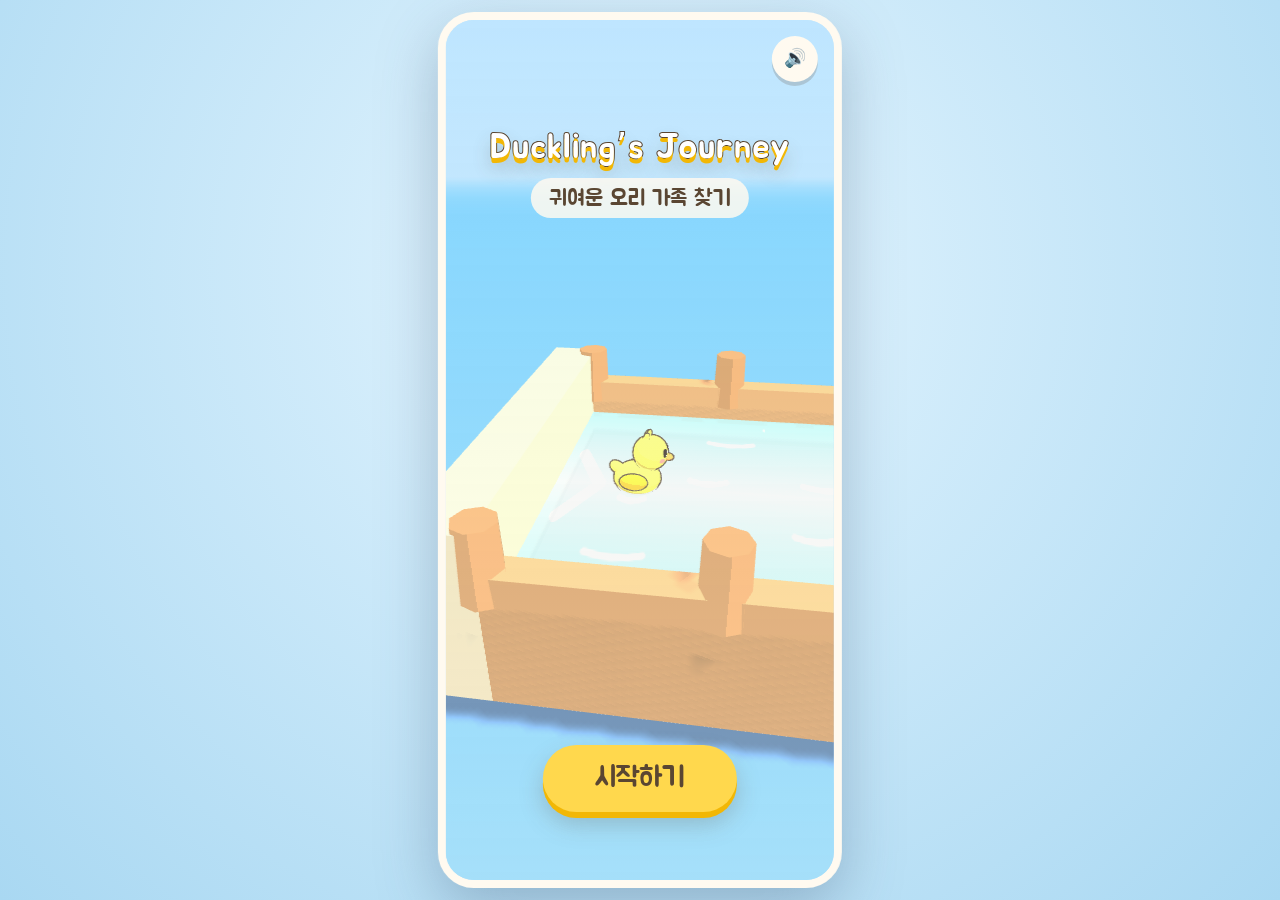
==== index.html @ 8cb03000 "Duckling's Journey: 3D duck waterway arcade game Three.js web game with 60 levels, gyro/joystick con" ====
<!DOCTYPE html>
<html lang="ko">
<head>
<meta charset="utf-8">
<meta name="viewport" content="width=device-width, initial-scale=1, maximum-scale=1, user-scalable=no, viewport-fit=cover">
<meta name="theme-color" content="#bfe6ff">
<meta name="apple-mobile-web-app-capable" content="yes">
<meta name="mobile-web-app-capable" content="yes">
<title>Duckling’s Journey</title>
<link rel="stylesheet" href="css/style.css">
</head>
<body>
<!-- 앱 화면: PC처럼 넓은 화면에서도 항상 폰 비율(세로)로 보여 줌 -->
<div id="app">
<canvas id="game"></canvas>

<!-- HUD -->
<div id="hud" class="hidden">
  <div class="hud-top">
    <div class="hud-info">
      <div id="hudLevel">Level 1</div>
      <div class="progress"><div id="progFill"></div><div id="progDuck">🐤</div><div class="prog-goal">🏡</div></div>
    </div>
    <button id="btnPause" class="icon-btn" data-i18n-aria="pause" aria-label="일시정지">II</button>
  </div>
  <div id="hudTime">0.0</div>
  <div id="hudBabies" class="hidden">🐥 0/3</div>
  <div id="hudHearts"></div>
  <div id="hudShield" class="hidden">🛡️ 5</div>
  <div id="hint" class="hint hidden"></div>
  <div id="countdown" class="countdown hidden"></div>
  <div class="hud-side">
    <button id="btnControl" class="pill-btn">🕹️ 조이스틱</button>
    <button id="btnCalib" class="pill-btn hidden" data-i18n="calib">🎯 영점</button>
  </div>
</div>

<!-- 가상 조이스틱 (우측 하단, 자이로 미지원/거부 시 자동 생성) -->
<div id="joyZone" class="hidden"><div id="joy"><div id="joyKnob"></div></div></div>

<!-- 타이틀 -->
<section id="title" class="screen">
  <div class="title-card">
    <h1>Duckling’s Journey</h1>
    <p class="subtitle" data-i18n="subtitle">귀여운 오리 가족 찾기</p>
    <button id="btnStart" class="big-btn" data-i18n="start">시작하기</button>
  </div>
  <button id="btnMute" class="icon-btn corner-btn" data-i18n-aria="sound" aria-label="소리">🔊</button>
</section>

<!-- 레벨 선택 -->
<section id="levels" class="screen hidden">
  <div class="panel">
    <h2 data-i18n="levelSelect">레벨 선택</h2>
    <div class="level-pager"><button id="pgPrev" data-i18n-aria="prevPage" aria-label="이전 페이지">◀</button><span id="pgLabel">1 ~ 20</span><button id="pgNext" data-i18n-aria="nextPage" aria-label="다음 페이지">▶</button></div>
    <div id="levelGrid" class="level-grid"></div>
    <div class="levels-bottom">
      <button id="btnBackTitle" class="ghost-btn" data-i18n="back">← 처음으로</button>
      <button id="btnWardrobe" class="pill-btn wardrobe-btn">👗 꾸미기</button>
    </div>
  </div>
</section>

<!-- 꾸미기 (별로 잠금 해제) -->
<section id="wardrobe" class="screen hidden">
  <div class="panel sheet">
    <h2 data-i18n="wardrobeTitle">오리 꾸미기</h2>
    <div id="wdStars" class="wd-stars"></div>
    <div id="wdNext" class="wd-next"></div>
    <div id="wdGrid" class="look-grid"></div>
    <button id="btnWardrobeBack" class="ghost-btn" data-i18n="toLevels">← 레벨 선택</button>
    <!-- 분류를 누르면 뜨는 3가지 고르기 -->
    <div id="wdPop" class="wd-pop hidden">
      <div class="wd-pop-card">
        <h3 id="wdPopTitle"></h3>
        <div id="wdPopItems" class="wd-pop-items"></div>
        <button id="btnWdPopClose" class="ghost-btn" data-i18n="close">닫기</button>
      </div>
    </div>
  </div>
</section>

<!-- 팝업 (승리/실패/일시정지) -->
<section id="popup" class="screen hidden">
  <div class="panel popup-panel">
    <div id="popIcon" class="pop-icon"></div>
    <h2 id="popTitle"></h2>
    <p id="popText"></p>
    <div id="popButtons" class="pop-buttons"></div>
  </div>
</section>

<div id="rotateNote" class="hidden enabled" data-i18n="rotate">📱 세로 모드로 즐겨 주세요</div>
</div>

<script src="js/vendor/three.min.js"></script>   <!-- 앱에서 인터넷 없이도 되게 직접 포함 (three.js r128) -->
<script src="js/i18n.js"></script>
<script src="js/levels.js"></script>
<script src="js/audio.js"></script>
<script src="js/game.js"></script>
</body>
</html>
---- css/style.css ----
/* 주아체: 앱에서도 인터넷 없이 쓰도록 직접 포함 (SIL OFL 1.1, fonts/OFL.txt) */
@font-face { font-family: 'Jua'; src: url('../fonts/Jua-Regular.ttf') format('truetype'); font-display: swap; }

:root {
  --sky: #bfe6ff;
  --cream: #fffaf0;
  --ink: #5a4632;
  --yellow: #ffd84d;
  --yellow-dark: #f2b705;
  --pink: #ff9fb6;
  --mint: #8fdcc0;
  --shadow: 0 6px 0 rgba(90, 70, 50, .18), 0 12px 24px rgba(90, 70, 50, .18);
}
* { box-sizing: border-box; -webkit-tap-highlight-color: transparent; }
html, body {
  margin: 0; height: 100%; overflow: hidden; background: var(--sky);
  font-family: 'Jua', 'Apple SD Gothic Neo', 'Malgun Gothic', system-ui, sans-serif;
  color: var(--ink); user-select: none; -webkit-user-select: none;
  touch-action: none; overscroll-behavior: none;
}
#game { position: absolute; inset: 0; width: 100%; height: 100%; display: block; }
.hidden { display: none !important; }
button { font-family: inherit; color: inherit; cursor: pointer; border: none; }

/* ---------- screens ---------- */
.screen {
  position: absolute; inset: 0; display: flex; align-items: center; justify-content: center;
  padding: 16px; padding-top: max(16px, env(safe-area-inset-top));
}
#title { background: linear-gradient(180deg, rgba(191,230,255,.15), rgba(255,250,240,.35)); }
.title-card { text-align: center; animation: float 3s ease-in-out infinite; }
h1 {
  margin: 4px 0 0; font-size: clamp(24px, 9cqw, 52px); font-weight: normal; color: #fff; white-space: nowrap;
  -webkit-text-stroke: 2px var(--ink); paint-order: stroke fill;
  text-shadow: 0 5px 0 var(--yellow-dark), 0 10px 18px rgba(90,70,50,.3);
  letter-spacing: 1px;
}
.subtitle { margin: 8px 0 28px; font-size: 22px; color: var(--ink); background: rgba(255,250,240,.85); display: inline-block; padding: 6px 18px; border-radius: 999px; }
.small { font-size: 15px; opacity: .85; margin-top: 18px; background: rgba(255,250,240,.7); padding: 6px 12px; border-radius: 12px; display: inline-block; }

.big-btn {
  display: block; margin: 0 auto; font-size: 28px; padding: 16px 52px; border-radius: 999px;
  background: var(--yellow); box-shadow: 0 6px 0 var(--yellow-dark), 0 12px 24px rgba(90,70,50,.25);
  transition: transform .08s;
}
.big-btn:active, .pop-buttons button:active, .level-btn:active { transform: translateY(4px); box-shadow: 0 2px 0 var(--yellow-dark); }

.panel {
  background: var(--cream); border-radius: 28px; padding: 24px 20px; width: min(420px, 100%);
  box-shadow: var(--shadow); border: 4px solid #fff; text-align: center;
}
.panel h2 { margin: 0 0 16px; font-weight: normal; font-size: 30px; }
.level-grid { display: grid; grid-template-columns: repeat(4, minmax(0, 1fr)); gap: 8px; margin-bottom: 14px; }
.level-btn {
  display: flex; flex-direction: column; align-items: center; justify-content: center; gap: 4px;
  aspect-ratio: 1; padding: 6px 2px; border-radius: 18px; background: #fff; box-shadow: 0 4px 0 #e8dcc6;
}
.level-btn .num {
  width: 40px; height: 40px; border-radius: 50%; background: var(--yellow); display: grid; place-items: center;
  font-size: 20px; box-shadow: inset 0 -4px 0 var(--yellow-dark);
}
.level-btn .best { font-size: 13px; opacity: .8; white-space: nowrap; min-height: 1em; }
.level-btn.locked { opacity: .5; pointer-events: none; }
.level-btn.locked .num { background: #ddd; box-shadow: inset 0 -4px 0 #bbb; font-size: 16px; }
.ghost-btn { background: transparent; font-size: 17px; padding: 8px 14px; opacity: .8; }

.popup-panel { animation: pop .35s cubic-bezier(.2, 1.6, .4, 1); }
.pop-icon { font-size: 64px; line-height: 1; margin-bottom: 4px; }
#popText { font-size: 18px; margin: 0 0 18px; line-height: 1.5; }
.pop-buttons { display: flex; flex-direction: column; gap: 10px; }
.pop-buttons button {
  font-size: 22px; padding: 12px; border-radius: 999px; background: var(--yellow);
  box-shadow: 0 5px 0 var(--yellow-dark);
}
.pop-buttons button.secondary { background: #fff; box-shadow: 0 5px 0 #e8dcc6; font-size: 18px; }

/* ---------- HUD ---------- */
#hud { position: absolute; inset: 0; pointer-events: none; }
.hud-top {
  position: absolute; left: 0; right: 0; top: 0; display: flex; align-items: center; gap: 10px;
  padding: 12px 16px; padding-top: max(12px, env(safe-area-inset-top));
}
.hud-top > * { pointer-events: auto; }
.icon-btn {
  width: 46px; height: 46px; border-radius: 50%; background: var(--cream); font-size: 18px; font-weight: bold;
  box-shadow: 0 4px 0 rgba(90,70,50,.2); flex: 0 0 auto;
}
.corner-btn { position: absolute; top: max(16px, env(safe-area-inset-top)); right: 16px; }
.hud-info { flex: 1; background: rgba(255,250,240,.88); border-radius: 18px; padding: 6px 12px 8px; box-shadow: 0 4px 0 rgba(90,70,50,.15); min-width: 0; }
#hudLevel { font-size: 15px; white-space: nowrap; overflow: hidden; text-overflow: ellipsis; }
.progress { position: relative; height: 10px; background: #e5f4ff; border-radius: 99px; margin: 6px 22px 0 4px; }
#progFill { height: 100%; width: 0; background: linear-gradient(90deg, #8fd3ff, #5bb8f0); border-radius: 99px; }
#progDuck { position: absolute; top: 50%; left: 0; transform: translate(-50%, -55%) scaleX(-1); font-size: 18px; }   /* 오른쪽(도착지)을 보게 */
.prog-goal { position: absolute; right: -22px; top: 50%; transform: translateY(-55%); font-size: 18px; }
#hudTime {
  position: absolute; left: 0; right: 0; top: calc(max(12px, env(safe-area-inset-top)) + 64px);
  text-align: center; line-height: 1; pointer-events: none;
  font-size: 44px; color: #fff; font-variant-numeric: tabular-nums; letter-spacing: 1px;
  -webkit-text-stroke: 3px var(--ink); paint-order: stroke fill; text-shadow: 0 4px 0 rgba(90,70,50,.35);
  transition: color .2s;
}
#hudTime.urgent { color: #ff6b81; animation: pulse .5s ease-in-out infinite alternate; }
@keyframes pulse { to { transform: scale(1.08); } }
.hud-side { position: absolute; left: 16px; bottom: max(20px, env(safe-area-inset-bottom)); display: flex; flex-direction: column; gap: 8px; }
.pill-btn { pointer-events: auto; background: rgba(255,250,240,.9); border-radius: 999px; padding: 8px 14px; font-size: 15px; box-shadow: 0 3px 0 rgba(90,70,50,.18); }
.hint {
  position: absolute; left: 50%; top: 150px; transform: translateX(-50%); width: max-content; max-width: calc(100% - 32px);
  background: rgba(255,250,240,.92); border-radius: 16px; padding: 10px 16px; font-size: 17px; text-align: center;
  box-shadow: 0 4px 0 rgba(90,70,50,.15); animation: float 2.4s ease-in-out infinite;
}
.countdown {
  position: absolute; left: 0; right: 0; top: 34%; text-align: center; font-size: 72px; color: #fff;
  -webkit-text-stroke: 3px var(--ink); paint-order: stroke fill; text-shadow: 0 6px 0 var(--yellow-dark);
}
.countdown.go { animation: pop .4s cubic-bezier(.2, 1.6, .4, 1); }

/* ---------- joystick ---------- */
#joyZone {
  position: absolute; right: 0; bottom: 0; width: 220px; height: 240px; touch-action: none;
  display: flex; align-items: flex-end; justify-content: flex-end;
  padding: 0 24px max(28px, env(safe-area-inset-bottom)) 0;
}
#joy {
  width: 140px; height: 140px; border-radius: 50%; position: relative;
  background: radial-gradient(circle, rgba(255,255,255,.25), rgba(255,255,255,.45));
  border: 3px solid rgba(255,255,255,.75); box-shadow: 0 6px 20px rgba(90,70,50,.18);
}
#joyKnob {
  position: absolute; left: 50%; top: 50%; width: 62px; height: 62px; margin: -31px 0 0 -31px; border-radius: 50%;
  background: rgba(255,216,77,.85); border: 3px solid rgba(255,255,255,.9); box-shadow: 0 4px 0 rgba(242,183,5,.6);
}

#rotateNote { position: absolute; inset: 0; display: grid; place-items: center; background: var(--sky); font-size: 26px; z-index: 50; }
@media (orientation: landscape) and (max-height: 500px) and (pointer: coarse) { #rotateNote.enabled { display: grid !important; } }

@keyframes float { 0%,100% { transform: translateY(0); } 50% { transform: translateY(-6px); } }
.hint { animation-name: hintfloat; }
@keyframes hintfloat { 0%,100% { transform: translate(-50%, 0); } 50% { transform: translate(-50%, -5px); } }
@keyframes wobble { 0%,100% { transform: rotate(-8deg); } 50% { transform: rotate(8deg); } }
@keyframes pop { from { transform: scale(.6); opacity: 0; } to { transform: scale(1); opacity: 1; } }
#levels .panel { max-height: calc(100cqh - 32px); overflow-y: auto; overflow-x: hidden; padding: 20px 14px; touch-action: pan-y; }
#hudBabies {
  position: absolute; right: 16px; top: calc(max(12px, env(safe-area-inset-top)) + 72px); font-size: 22px; color: #fff;
  -webkit-text-stroke: 2px var(--ink); paint-order: stroke fill; text-shadow: 0 3px 0 rgba(90,70,50,.3);
}
#hudBabies.bump { animation: pop .4s cubic-bezier(.2, 1.6, .4, 1); }

/* ---------- 앱 프레임: 넓은 화면(PC)에서는 가운데 폰 모양 화면으로 ---------- */
#app { position: fixed; inset: 0; overflow: hidden; background: var(--sky); container-type: size; }
@media (min-aspect-ratio: 2/3) {
  body { background: radial-gradient(circle at 50% 30%, #e6f6ff, #a9d8f2); }
  #app {
    inset: auto; top: 50%; left: 50%; transform: translate(-50%, -50%);
    height: min(100vh - 24px, 900px); aspect-ratio: 9 / 19.5;
    border-radius: 36px; border: 8px solid #fffaf0;
    box-shadow: 0 20px 60px rgba(60, 90, 120, .35);
  }
}
.level-pager { display: flex; align-items: center; justify-content: center; gap: 14px; margin: -4px 0 12px; }
.level-pager button {
  width: 40px; height: 40px; border-radius: 50%; background: var(--yellow); font-size: 16px;
  box-shadow: 0 4px 0 var(--yellow-dark);
}
.level-pager button:disabled { background: #eee; box-shadow: 0 4px 0 #ddd; color: #bbb; cursor: default; }
#pgLabel { font-size: 20px; min-width: 90px; }
#hudHearts {
  position: absolute; left: 0; right: 0; top: calc(max(12px, env(safe-area-inset-top)) + 112px);
  text-align: center; font-size: 15px; letter-spacing: -1px; pointer-events: none;
  filter: drop-shadow(0 2px 0 rgba(90,70,50,.25));
}
#hudHearts.bump { animation: shake .45s; }
@keyframes shake { 20%, 60% { transform: translateX(-4px); } 40%, 80% { transform: translateX(4px); } }
#hudShield {
  position: absolute; left: 14px; top: calc(max(12px, env(safe-area-inset-top)) + 100px);
  font-size: 18px; color: #fff; background: rgba(79, 170, 230, .85); border-radius: 999px; padding: 3px 10px;
  box-shadow: 0 3px 0 rgba(40, 110, 170, .5);
}
/* 첫 화면: 제목은 위, 시작 버튼은 아래 → 가운데에 오리가 보이게 */
#title { align-items: stretch; }
#title .title-card {
  display: flex; flex-direction: column; align-items: center; height: 100%;
  padding: 10cqh 0 max(6cqh, env(safe-area-inset-bottom)); animation: none;
}
#title .title-card .big-btn { margin-top: auto; }
#title .title-card .small { margin-bottom: 0; }
/* 일시정지 화면: 언어 선택 */
.lang-row { display: flex; align-items: center; justify-content: center; gap: 8px; margin-top: 4px; font-size: 16px; }
.pop-buttons .lang-row button {
  font-size: 16px; padding: 8px 14px; border-radius: 999px; background: #fff; box-shadow: 0 4px 0 #e8dcc6; opacity: .75;
}
.pop-buttons .lang-row button.on { background: var(--yellow); box-shadow: 0 4px 0 var(--yellow-dark); opacity: 1; }
.lang-row span, .pop-buttons .lang-row button { white-space: nowrap; }
.pop-buttons .lang-row button { padding: 8px 12px; }
/* ---------- 미션 별 ---------- */
.stars { display: inline-flex; gap: 2px; line-height: 1; }
.stars b { color: #e2dccf; font-weight: normal; }
.stars b.on { color: #ffc928; text-shadow: 0 2px 0 #e0a100; }
.stars.big { display: flex; justify-content: center; gap: 6px; font-size: 44px; margin: -4px 0 8px; }
.stars.big b { -webkit-text-stroke: 2px #fff; }
.stars.pop b.on { animation: starPop .5s cubic-bezier(.2, 1.8, .4, 1) both; }
.stars.pop b.on:nth-child(2) { animation-delay: .25s; }
.stars.pop b.on:nth-child(3) { animation-delay: .5s; }
@keyframes starPop { from { transform: scale(0) rotate(-40deg); } to { transform: scale(1) rotate(0); } }
.stars.small { font-size: 12px; }
.mission-list { display: flex; flex-direction: column; gap: 4px; margin: 10px auto 0; text-align: left; font-size: 15px; width: fit-content; max-width: 100%; }
.mission-list > span { opacity: .55; }
.mission-list > span.ok { opacity: 1; }
.saved-stars { display: block; margin-top: 8px; font-size: 14px; opacity: .8; }
.level-btn { gap: 2px; }
.popup-panel { max-height: calc(100cqh - 32px); overflow-y: auto; touch-action: pan-y; }
/* 레벨 선택: 번호 바로 아래 별, 한 화면에 20개가 스크롤 없이 들어가게 */
#levels .panel { padding: 16px 12px 12px; }
#levels .panel h2 { margin: 0 0 8px; font-size: 26px; }
.level-pager { margin: 0 0 10px; }
.level-pager button { width: 34px; height: 34px; font-size: 14px; }
.level-grid { gap: 6px; margin-bottom: 8px; }
.level-btn { aspect-ratio: auto; justify-content: flex-start; gap: 0; padding: 6px 2px 5px; border-radius: 14px; }
.level-btn .num { width: 36px; height: 36px; font-size: 18px; }
.level-btn .stars.small { font-size: 11px; margin-top: 2px; }
.level-btn .best { font-size: 11px; min-height: 0; margin-top: 1px; }
#btnBackTitle { padding: 4px 12px; }
/* ---------- 꾸미기 ---------- */
.levels-bottom { display: flex; align-items: center; justify-content: space-between; gap: 8px; }
.wardrobe-btn { font-size: 15px; padding: 7px 12px; background: var(--yellow); box-shadow: 0 3px 0 var(--yellow-dark); }
#wardrobe { align-items: flex-end; }
#wardrobe .panel.sheet { position: relative; width: 100%; max-height: 58cqh; overflow-y: auto; touch-action: pan-y; padding: 14px 12px 12px; border-radius: 26px 26px 20px 20px; }
#wardrobe h2 { font-size: 24px; margin: 0 0 4px; }
.wd-stars { font-size: 17px; }
.wd-next { font-size: 13px; opacity: .75; margin: 2px 0 10px; }
.look-grid { display: grid; grid-template-columns: repeat(3, minmax(0, 1fr)); gap: 8px; margin-bottom: 8px; }
.look-btn { display: flex; flex-direction: column; align-items: center; gap: 1px; padding: 7px 4px 6px; border-radius: 16px; background: #fff; box-shadow: 0 4px 0 #e8dcc6; }
.look-btn .look-icon { font-size: 26px; line-height: 1.1; }
.look-btn .look-name { font-size: 13px; white-space: nowrap; overflow: hidden; text-overflow: ellipsis; max-width: 100%; }
.look-btn .look-sub { font-size: 11px; opacity: .7; min-height: 1em; white-space: nowrap; overflow: hidden; text-overflow: ellipsis; max-width: 100%; }
.look-btn.on { background: #fff4c2; box-shadow: 0 4px 0 var(--yellow-dark); outline: 3px solid var(--yellow); }
.look-btn.locked { opacity: .5; cursor: default; }
.look-btn.reward { background: #fdeef3; }
.new-look { display: block; margin-top: 8px; font-size: 15px; color: #e8457a; animation: pop .5s .8s both cubic-bezier(.2, 1.8, .4, 1); }
#wardrobe .panel.sheet { max-height: 60cqh; padding-top: 12px; }
.look-btn { padding: 6px 4px 5px; }
.look-btn .look-icon { font-size: 22px; }
.wd-next { margin-bottom: 8px; }
#btnWardrobeBack { padding: 2px 12px; }
/* 레벨 선택: 화면 높이에 맞춰 전체 크기를 줄여서 어떤 화면에서도 스크롤 없이 (cqh = 앱 화면 높이의 1%) */
#levels.screen { padding: 10px; }
#levels .panel { max-height: calc(100cqh - 20px); padding: clamp(8px, 1.8cqh, 16px) clamp(8px, 2.5cqw, 12px) clamp(6px, 1.4cqh, 12px); }
#levels .panel h2 { font-size: clamp(19px, 3.8cqh, 26px); margin: 0 0 clamp(2px, 0.8cqh, 8px); }
.level-pager { margin: 0 0 clamp(4px, 1.1cqh, 10px); gap: 10px; }
.level-pager button { width: clamp(26px, 4.8cqh, 34px); height: clamp(26px, 4.8cqh, 34px); font-size: 13px; }
#pgLabel { font-size: clamp(15px, 2.8cqh, 20px); }
.level-grid { gap: clamp(3px, 0.9cqh, 6px); margin-bottom: clamp(4px, 1cqh, 8px); }
.level-btn { padding: clamp(3px, 0.7cqh, 6px) 2px clamp(2px, 0.6cqh, 5px); border-radius: 12px; box-shadow: 0 3px 0 #e8dcc6; }
.level-btn .num { width: clamp(26px, 5.2cqh, 36px); height: clamp(26px, 5.2cqh, 36px); font-size: clamp(14px, 2.6cqh, 18px); box-shadow: inset 0 -3px 0 var(--yellow-dark); }
.level-btn .stars.small { font-size: clamp(9px, 1.6cqh, 11px); margin-top: 1px; }
.level-btn .best { font-size: clamp(9px, 1.6cqh, 11px); }
.levels-bottom #btnBackTitle { font-size: 15px; padding: 2px 6px; }
.wardrobe-btn { font-size: 14px; padding: 5px 10px; }

/* 꾸미기 분류 팝업: 꾸미기 창 위에 겹쳐 뜸 */
.cat-btn { box-shadow: 0 4px 0 #e8dcc6, inset 0 0 0 2px #f3e6cc; }
.wd-pop { position: absolute; inset: 0; z-index: 5; display: flex; align-items: center; justify-content: center; padding: 10px; background: rgba(255, 250, 240, .72); border-radius: inherit; }
.wd-pop.hidden { display: none; }
.wd-pop-card { width: 100%; background: #fffaf0; border-radius: 20px; padding: 12px 10px 8px; box-shadow: 0 6px 0 #e8dcc6, 0 10px 30px rgba(0, 0, 0, .18); animation: pop .25s both cubic-bezier(.2, 1.6, .4, 1); }
.wd-pop-card h3 { margin: 0 0 10px; font-weight: normal; font-size: 20px; }
.wd-pop-items { display: grid; grid-template-columns: repeat(3, minmax(0, 1fr)); gap: 8px; margin-bottom: 6px; }
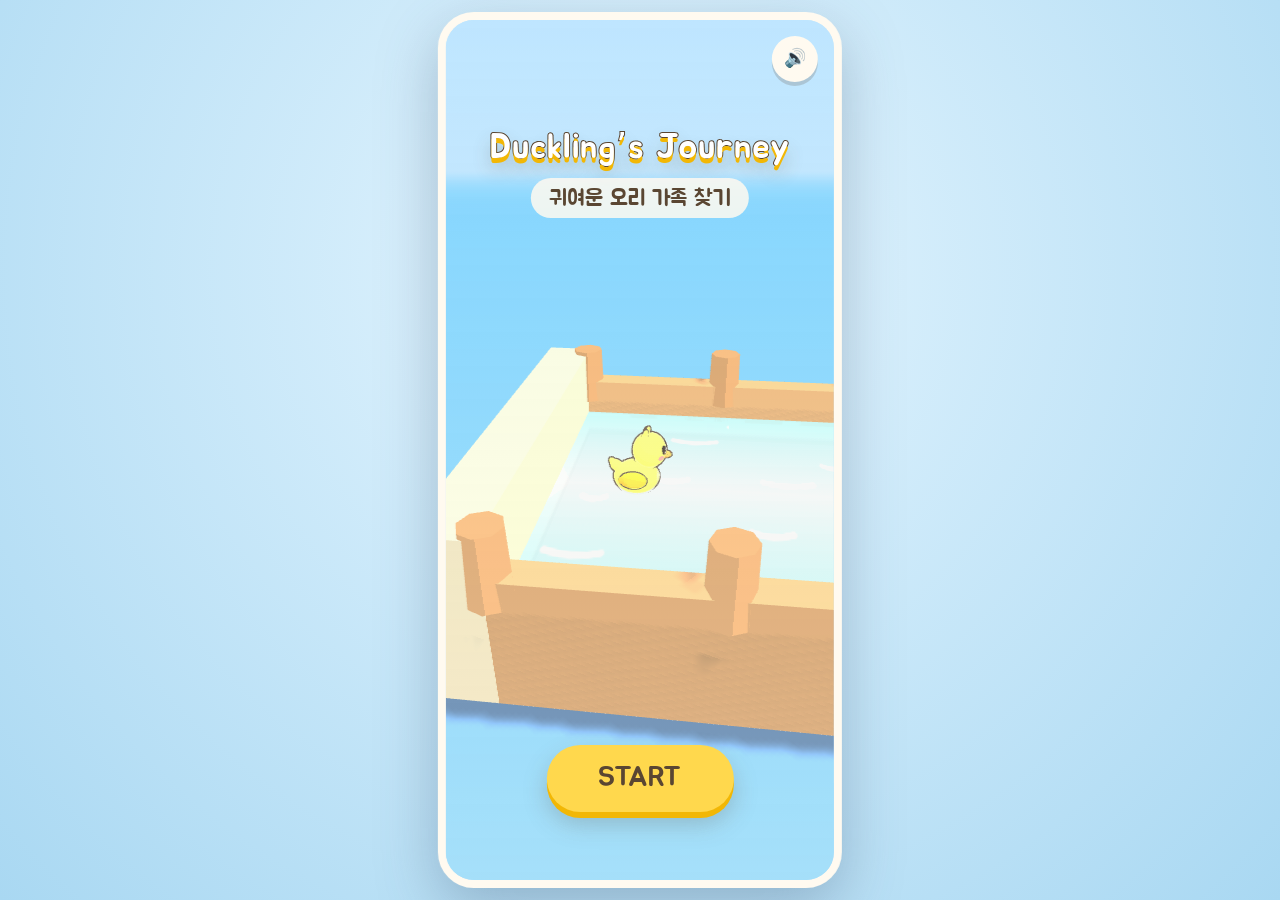
==== commit 14aeed69: "Simpler pause screen, Dress Up on results, START button, -15% time - Pause screen: no pause icon, re" ====
--- a/index.html
+++ b/index.html
@@ -43,7 +43,7 @@
   <div class="title-card">
     <h1>Duckling’s Journey</h1>
     <p class="subtitle" data-i18n="subtitle">귀여운 오리 가족 찾기</p>
-    <button id="btnStart" class="big-btn" data-i18n="start">시작하기</button>
+    <button id="btnStart" class="big-btn" data-i18n="start">START</button>
   </div>
   <button id="btnMute" class="icon-btn corner-btn" data-i18n-aria="sound" aria-label="소리">🔊</button>
 </section>
--- a/css/style.css
+++ b/css/style.css
@@ -73,6 +73,8 @@
   box-shadow: 0 5px 0 var(--yellow-dark);
 }
 .pop-buttons button.secondary { background: #fff; box-shadow: 0 5px 0 #e8dcc6; font-size: 18px; }
+/* 결과 화면의 꾸미기 버튼: 레벨 선택 화면의 꾸미기 버튼과 같은 모양 */
+.pop-buttons button.wardrobe-btn { align-self: center; font-size: 15px; padding: 7px 12px; border-radius: 999px; background: var(--yellow); box-shadow: 0 3px 0 var(--yellow-dark); }
 
 /* ---------- HUD ---------- */
 #hud { position: absolute; inset: 0; pointer-events: none; }
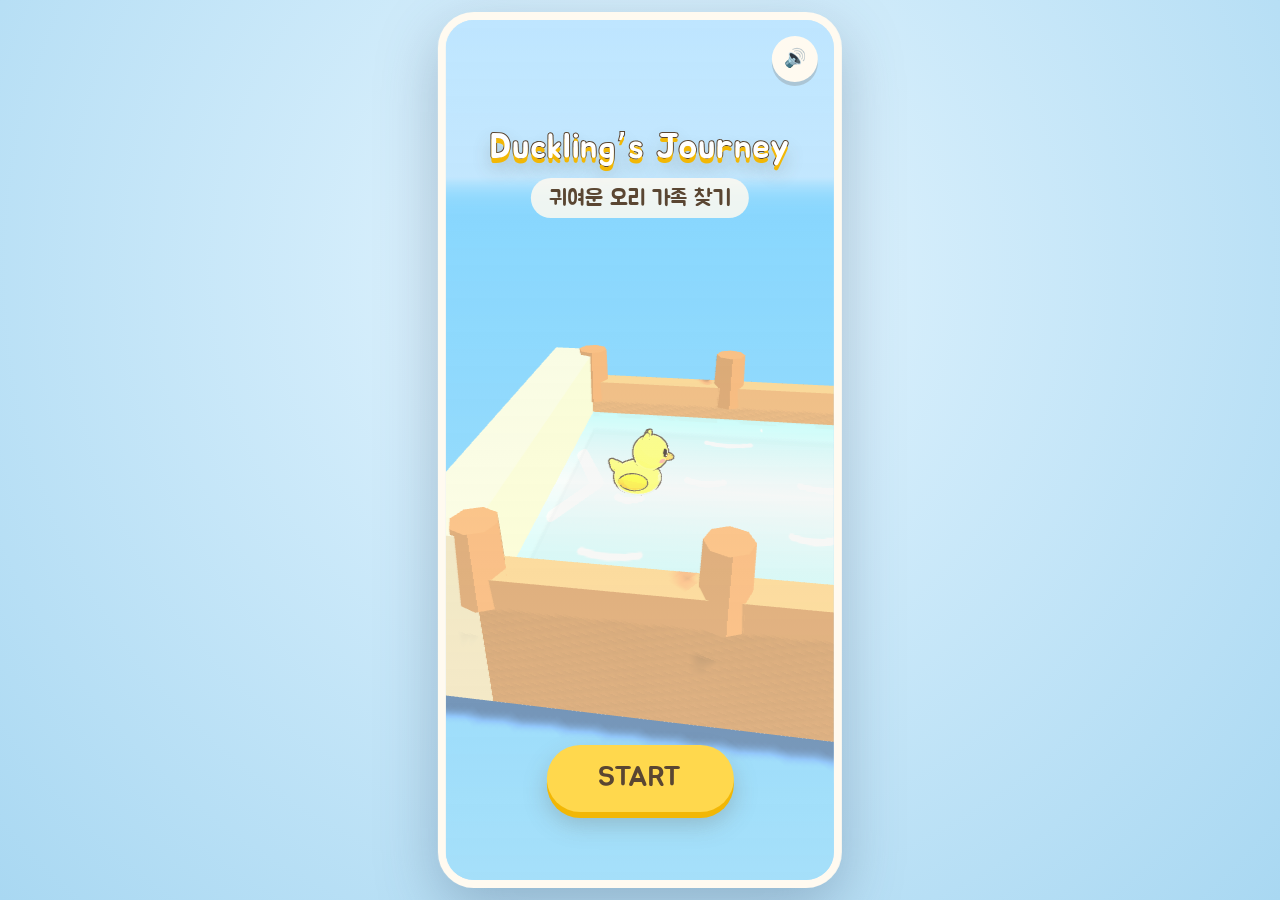
==== commit 3a302cb9: "Obstacles, clock bonus, final home makeover, gentler height steps - Faster crabs; logs in zigzag gro" ====
--- a/index.html
+++ b/index.html
@@ -15,6 +15,8 @@
 <canvas id="game"></canvas>
 
 <!-- HUD -->
+<!-- 마지막 레벨 도착 후 화면이 도는 동안 누르면 결과 -->
+<button id="btnFinalResult" class="big-btn final-result hidden" data-i18n="seeResult">결과 보기</button>
 <div id="hud" class="hidden">
   <div class="hud-top">
     <div class="hud-info">
--- a/css/style.css
+++ b/css/style.css
@@ -265,3 +265,7 @@
 .wd-pop-card { width: 100%; background: #fffaf0; border-radius: 20px; padding: 12px 10px 8px; box-shadow: 0 6px 0 #e8dcc6, 0 10px 30px rgba(0, 0, 0, .18); animation: pop .25s both cubic-bezier(.2, 1.6, .4, 1); }
 .wd-pop-card h3 { margin: 0 0 10px; font-weight: normal; font-size: 20px; }
 .wd-pop-items { display: grid; grid-template-columns: repeat(3, minmax(0, 1fr)); gap: 8px; margin-bottom: 6px; }
+
+/* 마지막 레벨: 화면이 도는 동안 아래쪽에 뜨는 결과 보기 버튼 */
+.final-result { position: absolute; left: 0; right: 0; width: max-content; bottom: 9cqh; z-index: 20; animation: pop .4s both cubic-bezier(.2, 1.6, .4, 1); }
+.final-result.hidden { display: none; }
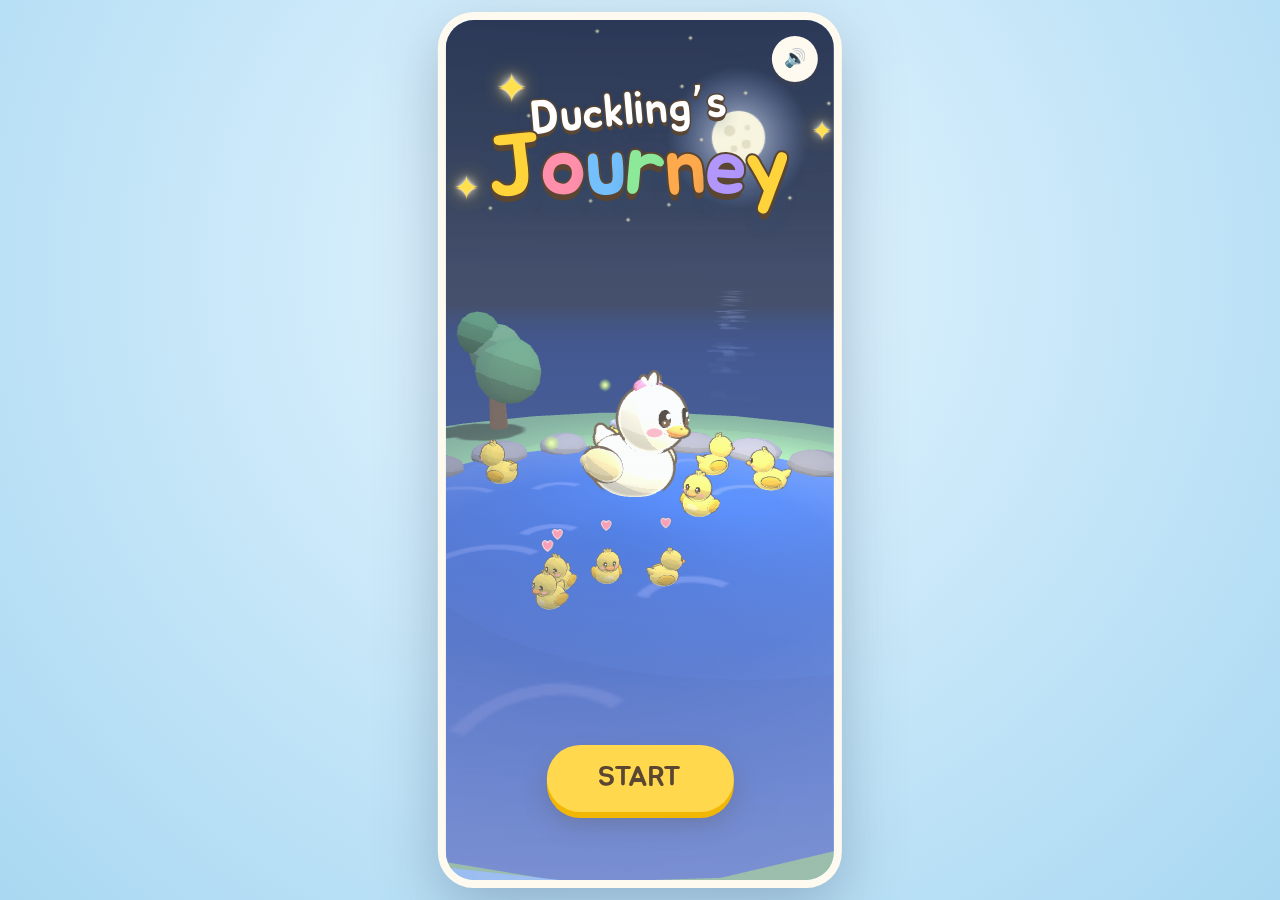
==== commit 36cf73bb: "Add race stages, coins and continue, long jump, water slide, title-screen updates - Race stages ever" ====
--- a/index.html
+++ b/index.html
@@ -28,7 +28,9 @@
   <div id="hudTime">0.0</div>
   <div id="hudBabies" class="hidden">🐥 0/3</div>
   <div id="hudHearts"></div>
+  <div id="hudCoins">🪙 0</div>
   <div id="hudShield" class="hidden">🛡️ 5</div>
+  <div id="raceBar" class="race-bar hidden"><div class="rb-track"><span id="rbMe" class="rb-icon">🐤</span><span id="rbRival" class="rb-icon">😎</span><span class="rb-flag">🏁</span></div></div>
   <div id="hint" class="hint hidden"></div>
   <div id="countdown" class="countdown hidden"></div>
   <div class="hud-side">
@@ -43,9 +45,14 @@
 <!-- 타이틀 -->
 <section id="title" class="screen">
   <div class="title-card">
-    <h1>Duckling’s Journey</h1>
-    <p class="subtitle" data-i18n="subtitle">귀여운 오리 가족 찾기</p>
+    <h1 class="logo" aria-label="Duckling’s Journey">
+      <span class="logo-top">Duckling’s</span>
+      <span class="logo-main"><span style="--i:0;--c:#ffd43b;--r:-6deg">J</span><span style="--i:1;--c:#ff8fab;--r:4deg">o</span><span style="--i:2;--c:#74c0fc;--r:-3deg">u</span><span style="--i:3;--c:#8ce99a;--r:5deg">r</span><span style="--i:4;--c:#ffa94d;--r:-4deg">n</span><span style="--i:5;--c:#b197fc;--r:3deg">e</span><span style="--i:6;--c:#ffd43b;--r:-5deg">y</span></span>
+      <span class="logo-spark s1">✦</span><span class="logo-spark s2">✦</span><span class="logo-spark s3">✦</span>
+    </h1>
     <button id="btnStart" class="big-btn" data-i18n="start">START</button>
+    <!-- 테스트용: 웹(개발 서버)에서만 보임. 앱(APK)에는 안 나옴 -->
+    <div id="themeTest" class="theme-test hidden"><button data-t="day">☀️ 낮</button><button data-t="sunset">🌅 노을</button><button data-t="night">🌙 밤</button><button data-t="">⏰ 자동</button></div>
   </div>
   <button id="btnMute" class="icon-btn corner-btn" data-i18n-aria="sound" aria-label="소리">🔊</button>
 </section>
@@ -54,10 +61,15 @@
 <section id="levels" class="screen hidden">
   <div class="panel">
     <h2 data-i18n="levelSelect">레벨 선택</h2>
+    <div class="lv-top">
+      <div id="diffToggle" class="diff-toggle"><button data-d="normal" data-i18n="diffNormal">🙂 보통</button><button data-d="hard" data-i18n="diffHard">🔥 어려움</button></div>
+      <button id="btnContinue" class="big-btn continue-btn">▶ 이어하기</button>
+    </div>
     <div class="level-pager"><button id="pgPrev" data-i18n-aria="prevPage" aria-label="이전 페이지">◀</button><span id="pgLabel">1 ~ 20</span><button id="pgNext" data-i18n-aria="nextPage" aria-label="다음 페이지">▶</button></div>
+    <div id="raceRow" class="race-row"></div>
     <div id="levelGrid" class="level-grid"></div>
     <div class="levels-bottom">
-      <button id="btnBackTitle" class="ghost-btn" data-i18n="back">← 처음으로</button>
+      <button id="btnBackTitle" class="ghost-btn" data-i18n="back">← 메인으로</button>
       <button id="btnWardrobe" class="pill-btn wardrobe-btn">👗 꾸미기</button>
     </div>
   </div>
--- a/css/style.css
+++ b/css/style.css
@@ -50,7 +50,7 @@
   box-shadow: var(--shadow); border: 4px solid #fff; text-align: center;
 }
 .panel h2 { margin: 0 0 16px; font-weight: normal; font-size: 30px; }
-.level-grid { display: grid; grid-template-columns: repeat(4, minmax(0, 1fr)); gap: 8px; margin-bottom: 14px; }
+.level-grid { display: grid; grid-template-columns: repeat(5, minmax(0, 1fr)); gap: 6px; margin-bottom: 8px; }
 .level-btn {
   display: flex; flex-direction: column; align-items: center; justify-content: center; gap: 4px;
   aspect-ratio: 1; padding: 6px 2px; border-radius: 18px; background: #fff; box-shadow: 0 4px 0 #e8dcc6;
@@ -65,16 +65,16 @@
 .ghost-btn { background: transparent; font-size: 17px; padding: 8px 14px; opacity: .8; }
 
 .popup-panel { animation: pop .35s cubic-bezier(.2, 1.6, .4, 1); }
-.pop-icon { font-size: 64px; line-height: 1; margin-bottom: 4px; }
-#popText { font-size: 18px; margin: 0 0 18px; line-height: 1.5; }
-.pop-buttons { display: flex; flex-direction: column; gap: 10px; }
+.pop-icon { font-size: 52px; line-height: 1; margin-bottom: 2px; }
+#popText { font-size: 17px; margin: 0 0 12px; line-height: 1.4; }
+.pop-buttons { display: flex; flex-direction: column; gap: 7px; }
 .pop-buttons button {
-  font-size: 22px; padding: 12px; border-radius: 999px; background: var(--yellow);
-  box-shadow: 0 5px 0 var(--yellow-dark);
-}
-.pop-buttons button.secondary { background: #fff; box-shadow: 0 5px 0 #e8dcc6; font-size: 18px; }
+  font-size: 19px; padding: 8px; border-radius: 999px; background: var(--yellow);
+  box-shadow: 0 4px 0 var(--yellow-dark);
+}
+.pop-buttons button.secondary { background: #fff; box-shadow: 0 4px 0 #e8dcc6; font-size: 16px; padding: 7px; }
 /* 결과 화면의 꾸미기 버튼: 레벨 선택 화면의 꾸미기 버튼과 같은 모양 */
-.pop-buttons button.wardrobe-btn { align-self: center; font-size: 15px; padding: 7px 12px; border-radius: 999px; background: var(--yellow); box-shadow: 0 3px 0 var(--yellow-dark); }
+.pop-buttons button.wardrobe-btn { align-self: center; font-size: 15px; padding: 6px 12px; border-radius: 999px; background: var(--yellow); box-shadow: 0 3px 0 var(--yellow-dark); }
 
 /* ---------- HUD ---------- */
 #hud { position: absolute; inset: 0; pointer-events: none; }
@@ -158,7 +158,23 @@
     box-shadow: 0 20px 60px rgba(60, 90, 120, .35);
   }
 }
-.level-pager { display: flex; align-items: center; justify-content: center; gap: 14px; margin: -4px 0 12px; }
+.lv-top { display: flex; align-items: center; justify-content: center; gap: 8px; margin: 0 0 6px; }
+.lv-top .diff-toggle { margin: 0; flex: none; }
+.continue-btn { flex: 1; min-width: 0; margin: 0; padding: 7px 4px; font-size: 14px; border-radius: 999px; white-space: nowrap; }
+.half-heart { position: relative; display: inline-block; }
+.half-heart::after { content: '❤️'; position: absolute; left: 0; top: 0; width: 50%; overflow: hidden; white-space: nowrap; }
+.race-row { display: flex; gap: 6px; margin: 0 0 6px; }
+.race-btn { flex: 1; display: flex; flex-direction: column; align-items: center; gap: 0; padding: 4px 6px; border-radius: 14px; font-size: 14px; line-height: 1.2;
+  background: linear-gradient(180deg, #fff6cc, #ffe08a); box-shadow: 0 3px 0 #e8c25a; color: var(--ink); }
+.race-btn .rs { font-size: 11px; opacity: .85; }
+.race-btn .rs .stars.small { font-size: 10px; }
+.race-btn.locked { opacity: .55; pointer-events: none; filter: grayscale(.6); }
+#hudTime.race { font-size: 34px; }
+.race-place { display: block; font-size: 26px; margin: 2px 0 4px; }
+.diff-toggle { display: flex; justify-content: center; gap: 0; margin: 0 auto 4px; background: #f1e8d8; border-radius: 999px; padding: 4px; width: fit-content; }
+.diff-toggle button { padding: 5px 9px; border-radius: 999px; font-size: 14px; background: transparent; color: #8a7a66; box-shadow: none; }
+.diff-toggle button.on { background: var(--yellow); color: var(--ink); box-shadow: 0 3px 0 var(--yellow-dark); }
+.level-pager { display: flex; align-items: center; justify-content: center; gap: 14px; margin: -2px 0 4px; }
 .level-pager button {
   width: 40px; height: 40px; border-radius: 50%; background: var(--yellow); font-size: 16px;
   box-shadow: 0 4px 0 var(--yellow-dark);
@@ -171,6 +187,22 @@
   filter: drop-shadow(0 2px 0 rgba(90,70,50,.25));
 }
 #hudHearts.bump { animation: shake .45s; }
+#hudCoins {
+  position: absolute; left: 16px; top: calc(max(12px, env(safe-area-inset-top)) + 72px); font-size: 20px; color: #ffe27a;
+  -webkit-text-stroke: 2px var(--ink); paint-order: stroke fill; text-shadow: 0 3px 0 rgba(90,70,50,.3); pointer-events: none;
+}
+.race-bar { position: absolute; left: 50%; transform: translateX(-50%); top: calc(max(12px, env(safe-area-inset-top)) + 140px); width: 62%; pointer-events: none; z-index: 2; }
+.race-bar.hidden { display: none; }
+.rb-track { position: relative; height: 10px; border-radius: 999px; background: rgba(255, 250, 240, .9); box-shadow: 0 2px 0 rgba(90, 70, 50, .25); }
+.rb-icon { position: absolute; top: 50%; transform: translate(-50%, -55%) scaleX(-1); font-size: 22px; transition: left .1s linear; }   /* 오른쪽(결승선)을 바라봄 */
+.rb-me { z-index: 1; }
+/* 🏁 손잡이 달린 체크무늬 깃발 (막대 + 깃발) */
+.rb-flag { position: absolute; right: -16px; bottom: 2px; width: 22px; height: 30px; }
+.rb-flag::before { content: ''; position: absolute; left: 2px; bottom: 0; width: 3px; height: 30px; border-radius: 2px; background: #8a5a32; box-shadow: 0 1px 0 rgba(0,0,0,.2); }
+.rb-flag::after { content: ''; position: absolute; left: 5px; top: 1px; width: 17px; height: 12px; border-radius: 1px 3px 3px 1px;
+  background: conic-gradient(#222 25%, #fff 0 50%, #222 0 75%, #fff 0) 0 0 / 6px 6px; box-shadow: 0 0 0 1px rgba(0,0,0,.35); }
+#hudCoins.bump { animation: pop .3s cubic-bezier(.2, 1.6, .4, 1); }
+.coin-need { font-size: 14px; opacity: .75; }
 @keyframes shake { 20%, 60% { transform: translateX(-4px); } 40%, 80% { transform: translateX(4px); } }
 #hudShield {
   position: absolute; left: 14px; top: calc(max(12px, env(safe-area-inset-top)) + 100px);
@@ -178,13 +210,43 @@
   box-shadow: 0 3px 0 rgba(40, 110, 170, .5);
 }
 /* 첫 화면: 제목은 위, 시작 버튼은 아래 → 가운데에 오리가 보이게 */
-#title { align-items: stretch; }
+#title { align-items: stretch; touch-action: none; }
 #title .title-card {
   display: flex; flex-direction: column; align-items: center; height: 100%;
   padding: 10cqh 0 max(6cqh, env(safe-area-inset-bottom)); animation: none;
 }
 #title .title-card .big-btn { margin-top: auto; }
+#title .title-card { padding-top: 6cqh; }
+/* 🐥 제목 로고: 위 'Duckling’s' + 아래 알록달록 통통 튀는 'Journey' */
+.logo { position: relative; display: flex; flex-direction: column; align-items: center; line-height: .95; margin: 0; text-shadow: none; -webkit-text-stroke: 0; letter-spacing: 0; }
+.logo-top {
+  font-size: clamp(30px, 12cqw, 54px); color: #fff; transform: rotate(-5deg) translateX(-6%);
+  -webkit-text-stroke: 3px var(--ink); paint-order: stroke fill;
+  text-shadow: 0 4px 0 var(--ink), 0 8px 14px rgba(40, 80, 120, .28);
+}
+.logo-main { display: flex; font-size: clamp(54px, 22cqw, 104px); margin-top: -4px; }
+.logo-main span {
+  display: inline-block; color: var(--c); margin: 0 -1px;
+  -webkit-text-stroke: 4px var(--ink); paint-order: stroke fill;
+  text-shadow: 0 6px 0 var(--ink), 0 12px 16px rgba(40, 80, 120, .3);
+  transform: rotate(var(--r)); animation: letterHop 2.6s ease-in-out infinite; animation-delay: calc(var(--i) * .14s);
+}
+@keyframes letterHop { 0%, 60%, 100% { transform: translateY(0) rotate(var(--r)); } 30% { transform: translateY(-9px) rotate(calc(var(--r) * -1)); } }
+.logo-spark {
+  position: absolute; color: #ffe14d; font-size: clamp(26px, 10cqw, 44px); line-height: 1; -webkit-text-stroke: 0;
+  text-shadow: 0 0 3px #fff, 0 0 10px #fff, 0 0 20px #ffd23f, 0 2px 0 #d99a00;
+  animation: twinkle 1.8s ease-in-out infinite;
+}
+.logo-spark.s1 { top: -14%; left: 2%; }
+.logo-spark.s2 { bottom: 4%; left: -12%; animation-delay: .6s; font-size: clamp(22px, 8cqw, 36px); }
+.logo-spark.s3 { top: 26%; right: -14%; animation-delay: 1.2s; font-size: clamp(18px, 6.5cqw, 30px); }
+@keyframes twinkle { 0%, 100% { opacity: .55; transform: scale(.75) rotate(0); } 50% { opacity: 1; transform: scale(1.25) rotate(45deg); } }
+#title .subtitle { margin-top: 14px; }
 #title .title-card .small { margin-bottom: 0; }
+.theme-test { display: flex; gap: 6px; margin-top: 12px; padding: 4px; border-radius: 999px; background: rgba(255, 250, 240, .75); }
+.theme-test.hidden { display: none; }
+.theme-test button { padding: 5px 10px; border-radius: 999px; font-size: 13px; background: transparent; color: var(--ink); box-shadow: none; }
+.theme-test button.on { background: var(--yellow); box-shadow: 0 2px 0 var(--yellow-dark); }
 /* 일시정지 화면: 언어 선택 */
 .lang-row { display: flex; align-items: center; justify-content: center; gap: 8px; margin-top: 4px; font-size: 16px; }
 .pop-buttons .lang-row button {
@@ -205,8 +267,10 @@
 @keyframes starPop { from { transform: scale(0) rotate(-40deg); } to { transform: scale(1) rotate(0); } }
 .stars.small { font-size: 12px; }
 .mission-list { display: flex; flex-direction: column; gap: 4px; margin: 10px auto 0; text-align: left; font-size: 15px; width: fit-content; max-width: 100%; }
+.mission-list > span { white-space: nowrap; font-size: clamp(12px, 4cqw, 15px); }   /* 별 조건은 한 줄로 */
 .mission-list > span { opacity: .55; }
 .mission-list > span.ok { opacity: 1; }
+.play-time { margin-top: 2px; font-size: 13px; opacity: .7; text-align: center; }
 .saved-stars { display: block; margin-top: 8px; font-size: 14px; opacity: .8; }
 .level-btn { gap: 2px; }
 .popup-panel { max-height: calc(100cqh - 32px); overflow-y: auto; touch-action: pan-y; }
@@ -269,3 +333,7 @@
 /* 마지막 레벨: 화면이 도는 동안 아래쪽에 뜨는 결과 보기 버튼 */
 .final-result { position: absolute; left: 0; right: 0; width: max-content; bottom: 9cqh; z-index: 20; animation: pop .4s both cubic-bezier(.2, 1.6, .4, 1); }
 .final-result.hidden { display: none; }
+
+/* 결과·일시정지 팝업은 조금 촘촘하게 (새 꾸미기 알림이 붙어도 스크롤 없이) */
+.popup-panel { padding: 18px 18px 16px; }
+.popup-panel h2 { margin-bottom: 8px; font-size: 27px; }
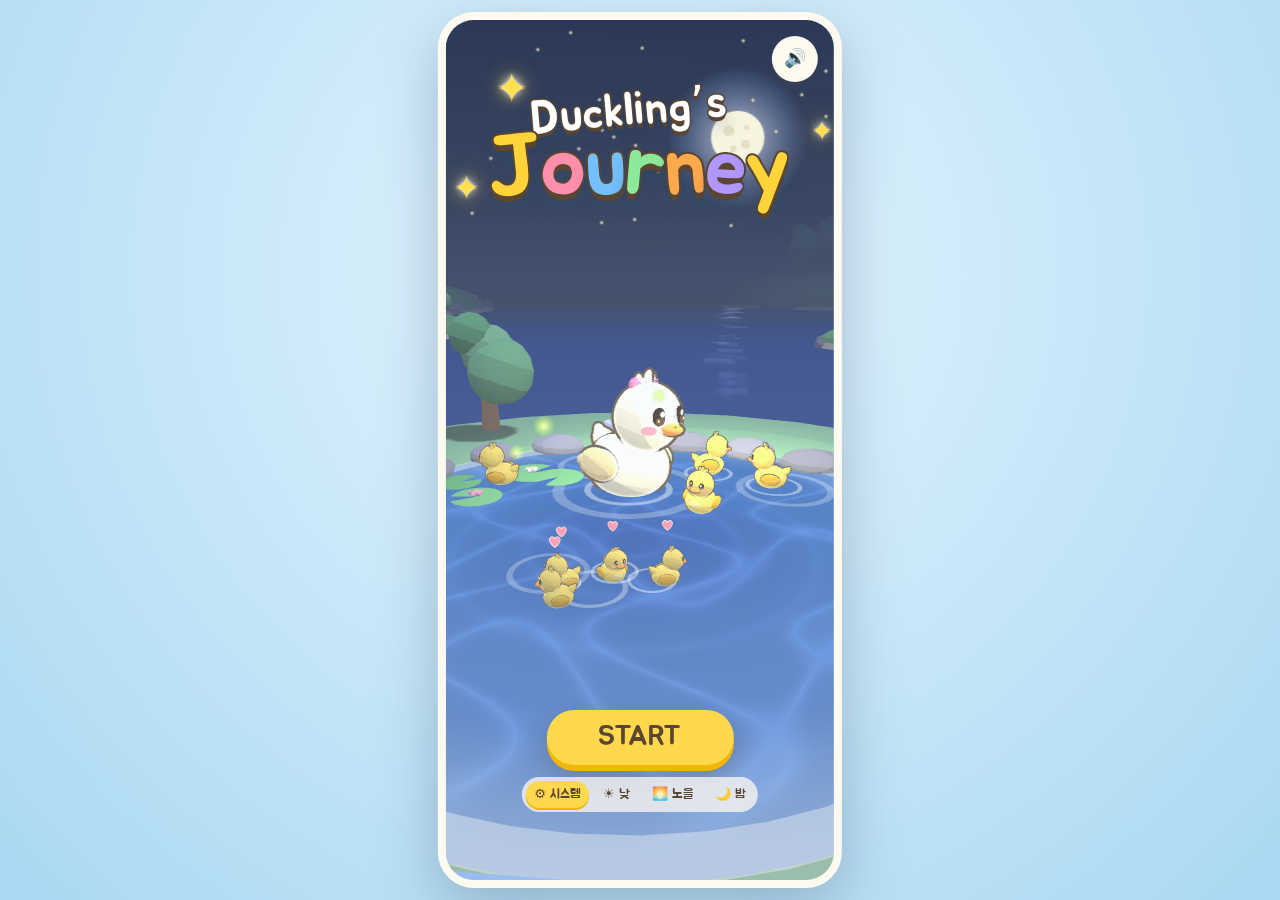
==== commit fbb2d70a: "Add cliffs with deep pools, icebergs, dynamic waves, richer title pond and islands - Cliffs (low/hig" ====
--- a/index.html
+++ b/index.html
@@ -51,8 +51,8 @@
       <span class="logo-spark s1">✦</span><span class="logo-spark s2">✦</span><span class="logo-spark s3">✦</span>
     </h1>
     <button id="btnStart" class="big-btn" data-i18n="start">START</button>
-    <!-- 테스트용: 웹(개발 서버)에서만 보임. 앱(APK)에는 안 나옴 -->
-    <div id="themeTest" class="theme-test hidden"><button data-t="day">☀️ 낮</button><button data-t="sunset">🌅 노을</button><button data-t="night">🌙 밤</button><button data-t="">⏰ 자동</button></div>
+    <!-- 메인 화면 테마: 시스템(실제 시각에 따라) / 낮 / 노을 / 밤 -->
+    <div id="themeTest" class="theme-test"><button data-t="" data-i18n="thSystem">⚙️ 시스템</button><button data-t="day" data-i18n="thDay">☀️ 낮</button><button data-t="sunset" data-i18n="thSunset">🌅 노을</button><button data-t="night" data-i18n="thNight">🌙 밤</button></div>
   </div>
   <button id="btnMute" class="icon-btn corner-btn" data-i18n-aria="sound" aria-label="소리">🔊</button>
 </section>
--- a/css/style.css
+++ b/css/style.css
@@ -215,7 +215,7 @@
   display: flex; flex-direction: column; align-items: center; height: 100%;
   padding: 10cqh 0 max(6cqh, env(safe-area-inset-bottom)); animation: none;
 }
-#title .title-card .big-btn { margin-top: auto; }
+#title .title-card .big-btn { margin-top: auto; padding-top: 10px; padding-bottom: 10px; }   /* START 버튼 높이 조금 낮게 */
 #title .title-card { padding-top: 6cqh; }
 /* 🐥 제목 로고: 위 'Duckling’s' + 아래 알록달록 통통 튀는 'Journey' */
 .logo { position: relative; display: flex; flex-direction: column; align-items: center; line-height: .95; margin: 0; text-shadow: none; -webkit-text-stroke: 0; letter-spacing: 0; }
@@ -245,7 +245,7 @@
 #title .title-card .small { margin-bottom: 0; }
 .theme-test { display: flex; gap: 6px; margin-top: 12px; padding: 4px; border-radius: 999px; background: rgba(255, 250, 240, .75); }
 .theme-test.hidden { display: none; }
-.theme-test button { padding: 5px 10px; border-radius: 999px; font-size: 13px; background: transparent; color: var(--ink); box-shadow: none; }
+.theme-test button { padding: 5px 8px; border-radius: 999px; font-size: 13px; white-space: nowrap; background: transparent; color: var(--ink); box-shadow: none; }
 .theme-test button.on { background: var(--yellow); box-shadow: 0 2px 0 var(--yellow-dark); }
 /* 일시정지 화면: 언어 선택 */
 .lang-row { display: flex; align-items: center; justify-content: center; gap: 8px; margin-top: 4px; font-size: 16px; }
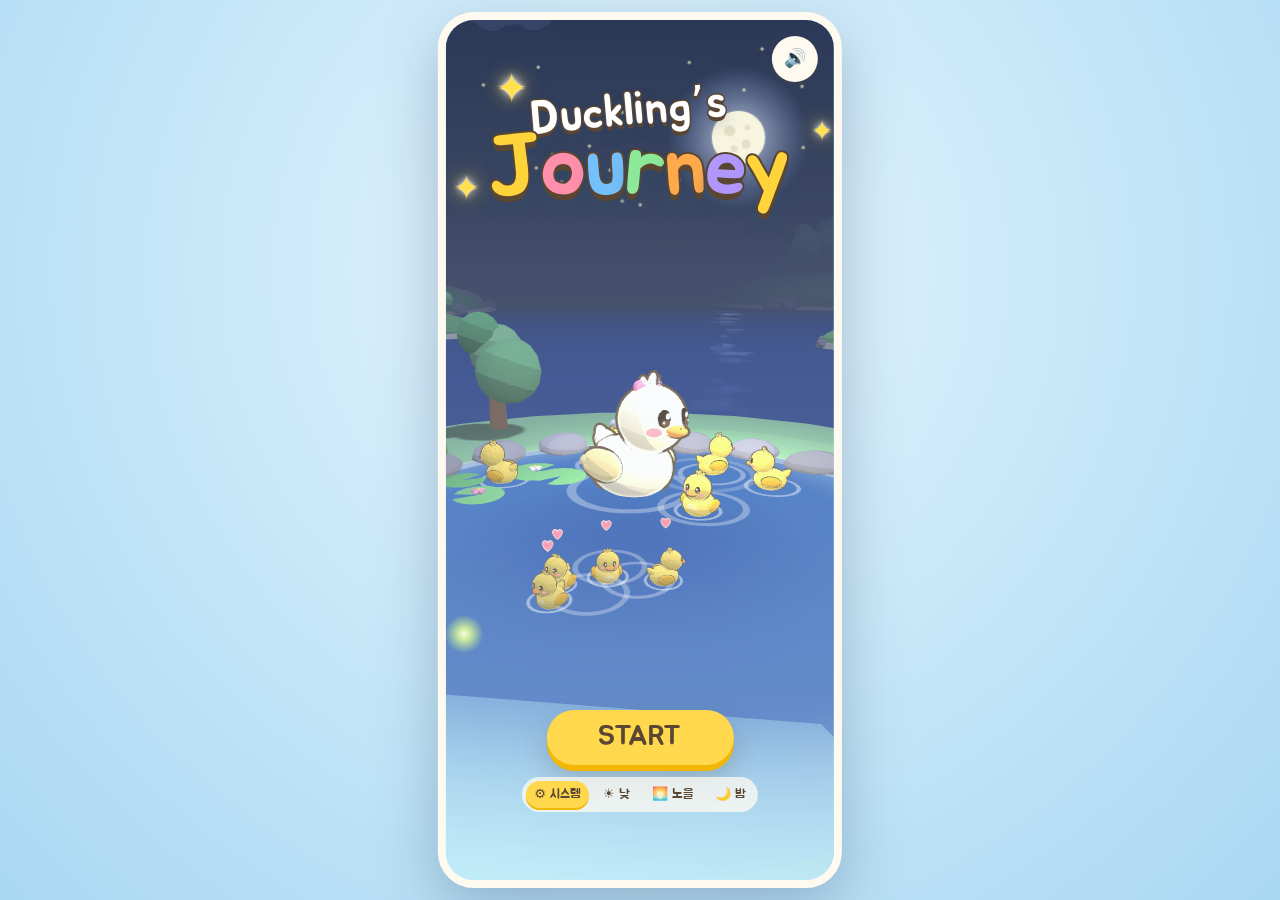
==== commit a5122033: "Add coin shop and home decor, curved forks, autumn and petal levels, smoother arrivals - Shop: buy y" ====
--- a/index.html
+++ b/index.html
@@ -70,8 +70,19 @@
     <div id="levelGrid" class="level-grid"></div>
     <div class="levels-bottom">
       <button id="btnBackTitle" class="ghost-btn" data-i18n="back">← 메인으로</button>
+      <button id="btnShop" class="pill-btn shop-btn" data-i18n="shop">🛍️ 상점</button>
       <button id="btnWardrobe" class="pill-btn wardrobe-btn">👗 꾸미기</button>
     </div>
+  </div>
+</section>
+
+<!-- 🛍️ 상점: 코인으로 물건을 사서 마지막 레벨 내 집 연못가를 꾸밈 -->
+<section id="shop" class="screen hidden">
+  <div class="panel sheet">
+    <div class="shop-head"><h2 data-i18n="shopTitle">오리 상점</h2><span id="shopCoins" class="shop-coins"></span></div>
+    <div class="wd-next" data-i18n="shopSub">마지막 레벨 내 집 연못가를 꾸며요</div>
+    <div id="shopList"></div>
+    <button id="btnShopBack" class="ghost-btn" data-i18n="toLevels">← 레벨 선택</button>
   </div>
 </section>
 
--- a/css/style.css
+++ b/css/style.css
@@ -333,7 +333,35 @@
 /* 마지막 레벨: 화면이 도는 동안 아래쪽에 뜨는 결과 보기 버튼 */
 .final-result { position: absolute; left: 0; right: 0; width: max-content; bottom: 9cqh; z-index: 20; animation: pop .4s both cubic-bezier(.2, 1.6, .4, 1); }
 .final-result.hidden { display: none; }
+.final-result { padding-top: 10px; padding-bottom: 10px; }   /* START 버튼처럼 높이 낮게 */
+.hint.in-race { top: calc(max(12px, env(safe-area-inset-top)) + 180px); }   /* 레이스: 상태바 아래로 */
+.hint.in-race + .countdown { top: 40%; }   /* 레이스: 카운트다운 숫자가 알림과 겹치지 않게 */
 
 /* 결과·일시정지 팝업은 조금 촘촘하게 (새 꾸미기 알림이 붙어도 스크롤 없이) */
 .popup-panel { padding: 18px 18px 16px; }
 .popup-panel h2 { margin-bottom: 8px; font-size: 27px; }
+
+/* 🛍️ 상점 */
+#shop { align-items: flex-end; }
+#shop .panel.sheet { position: relative; width: 100%; max-height: 55cqh; overflow-y: auto; touch-action: pan-y; padding: 12px 12px 12px; border-radius: 26px 26px 20px 20px; }
+.shop-head { display: flex; align-items: center; justify-content: center; gap: 10px; }
+.shop-head h2 { font-size: 24px; margin: 0; }
+.shop-coins { background: #fff3c4; border-radius: 999px; padding: 3px 10px; font-size: 16px; }
+.shop-cat { font-size: 15px; margin: 8px 2px 4px; color: #8a6a4a; text-align: left; }
+.shop-grid { margin-bottom: 2px; }
+.look-btn.poor { opacity: .55; }
+.levels-bottom .shop-btn { margin-left: auto; }
+/* 레벨 선택: 레이스 버튼은 한 줄로 낮게, 아래 버튼들은 줄바꿈 없이 */
+.levels-bottom { gap: 5px; }
+.levels-bottom button { white-space: nowrap; }
+.levels-bottom #btnBackTitle { font-size: 13px; padding: 2px 2px; }
+.levels-bottom .shop-btn, .levels-bottom .wardrobe-btn { font-size: 13px; padding: 4px 8px; }
+.shop-head h2 { white-space: nowrap; font-size: 22px; }
+.shop-coins { white-space: nowrap; }
+
+/* 레이스 버튼: 한 줄로 낮게 (🏁 레이스 5  ★★☆ 최고 2등) */
+.race-row { gap: 4px; }
+.race-btn { flex-direction: row; flex-wrap: nowrap; justify-content: center; gap: 4px; padding: 4px 2px; min-width: 0; white-space: nowrap; letter-spacing: -0.4px; }
+.race-btn .rn { font-size: 12px; flex-shrink: 0; }
+.race-btn .rs { display: flex; flex-wrap: nowrap; align-items: center; gap: 2px; font-size: 10px; flex-shrink: 0; }
+.race-btn .rs .stars.small { font-size: 10px; gap: 0; padding: 0; margin: 0; background: none; box-shadow: none; }
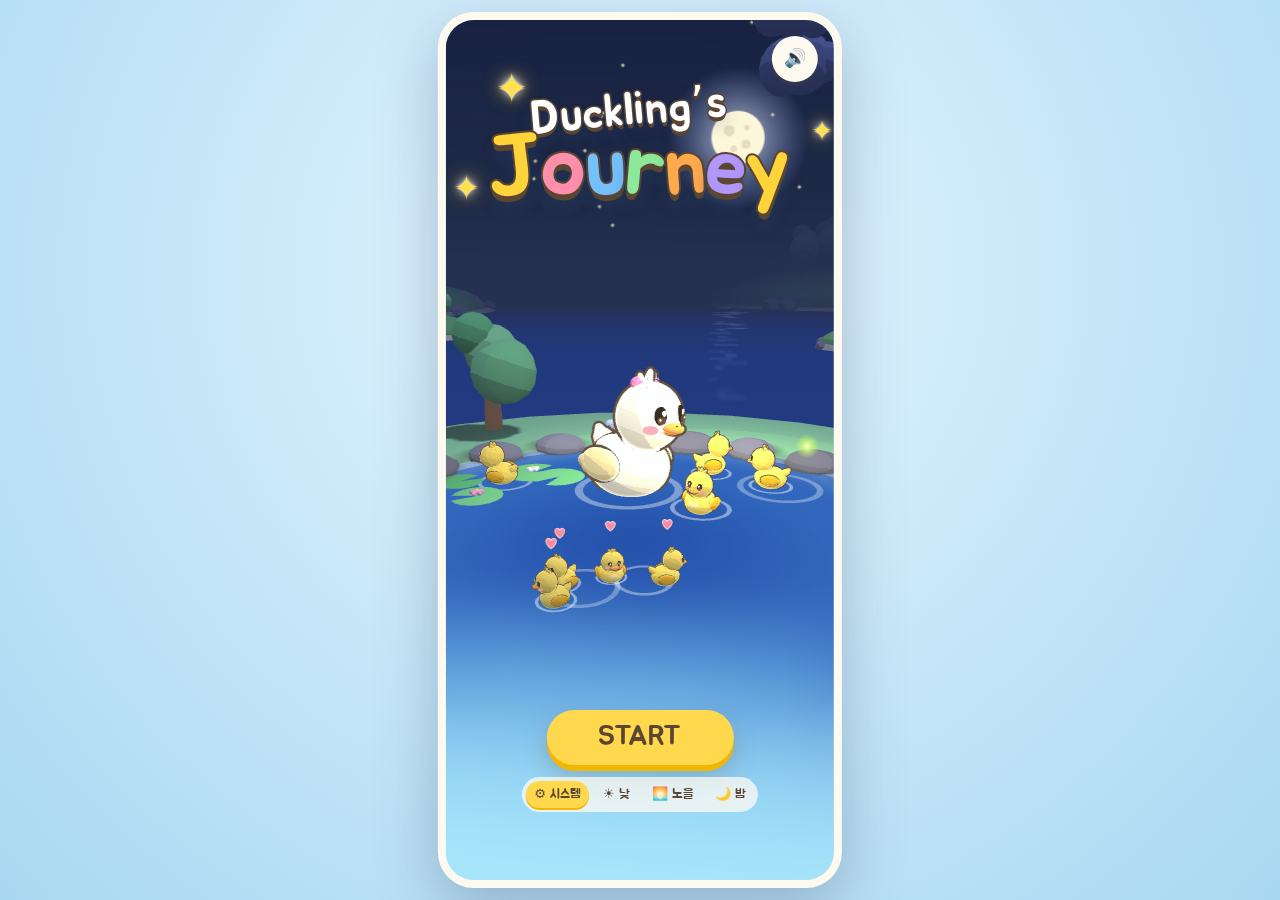
==== commit 8f272cf2: "Add mine cart rails, Play Store release build and app basics - Mine cart ride in levels 41/44/46/49/" ====
--- a/index.html
+++ b/index.html
@@ -2,6 +2,8 @@
 <html lang="ko">
 <head>
 <meta charset="utf-8">
+<!-- 보안: 앱 안의 파일만 불러오고 외부 스크립트·연결은 막음 (게임은 완전히 오프라인) -->
+<meta http-equiv="Content-Security-Policy" content="default-src 'self'; script-src 'self'; style-src 'self' 'unsafe-inline'; img-src 'self' data: blob:; font-src 'self' data:; media-src 'self' data: blob:; connect-src 'self'; object-src 'none'; base-uri 'none'; form-action 'none'">
 <meta name="viewport" content="width=device-width, initial-scale=1, maximum-scale=1, user-scalable=no, viewport-fit=cover">
 <meta name="theme-color" content="#bfe6ff">
 <meta name="apple-mobile-web-app-capable" content="yes">
--- a/css/style.css
+++ b/css/style.css
@@ -27,7 +27,7 @@
   position: absolute; inset: 0; display: flex; align-items: center; justify-content: center;
   padding: 16px; padding-top: max(16px, env(safe-area-inset-top));
 }
-#title { background: linear-gradient(180deg, rgba(191,230,255,.15), rgba(255,250,240,.35)); }
+#title { background: linear-gradient(180deg, rgba(191,230,255,.04), rgba(255,250,240,.1)); }   /* 첫 화면 덮개: 아주 옅게 (색이 바래 보이지 않게) */
 .title-card { text-align: center; animation: float 3s ease-in-out infinite; }
 h1 {
   margin: 4px 0 0; font-size: clamp(24px, 9cqw, 52px); font-weight: normal; color: #fff; white-space: nowrap;
@@ -301,6 +301,8 @@
 .look-btn.on { background: #fff4c2; box-shadow: 0 4px 0 var(--yellow-dark); outline: 3px solid var(--yellow); }
 .look-btn.locked { opacity: .5; cursor: default; }
 .look-btn.reward { background: #fdeef3; }
+.look-btn .look-buy { margin-top: 2px; font-size: 10.5px; padding: 1px 6px; border-radius: 10px; background: #ffe066; color: #7a4b00; white-space: nowrap; max-width: 100%; overflow: hidden; text-overflow: ellipsis; }
+.look-btn.locked.buy:not(.poor) { opacity: .85; cursor: pointer; }
 .new-look { display: block; margin-top: 8px; font-size: 15px; color: #e8457a; animation: pop .5s .8s both cubic-bezier(.2, 1.8, .4, 1); }
 #wardrobe .panel.sheet { max-height: 60cqh; padding-top: 12px; }
 .look-btn { padding: 6px 4px 5px; }
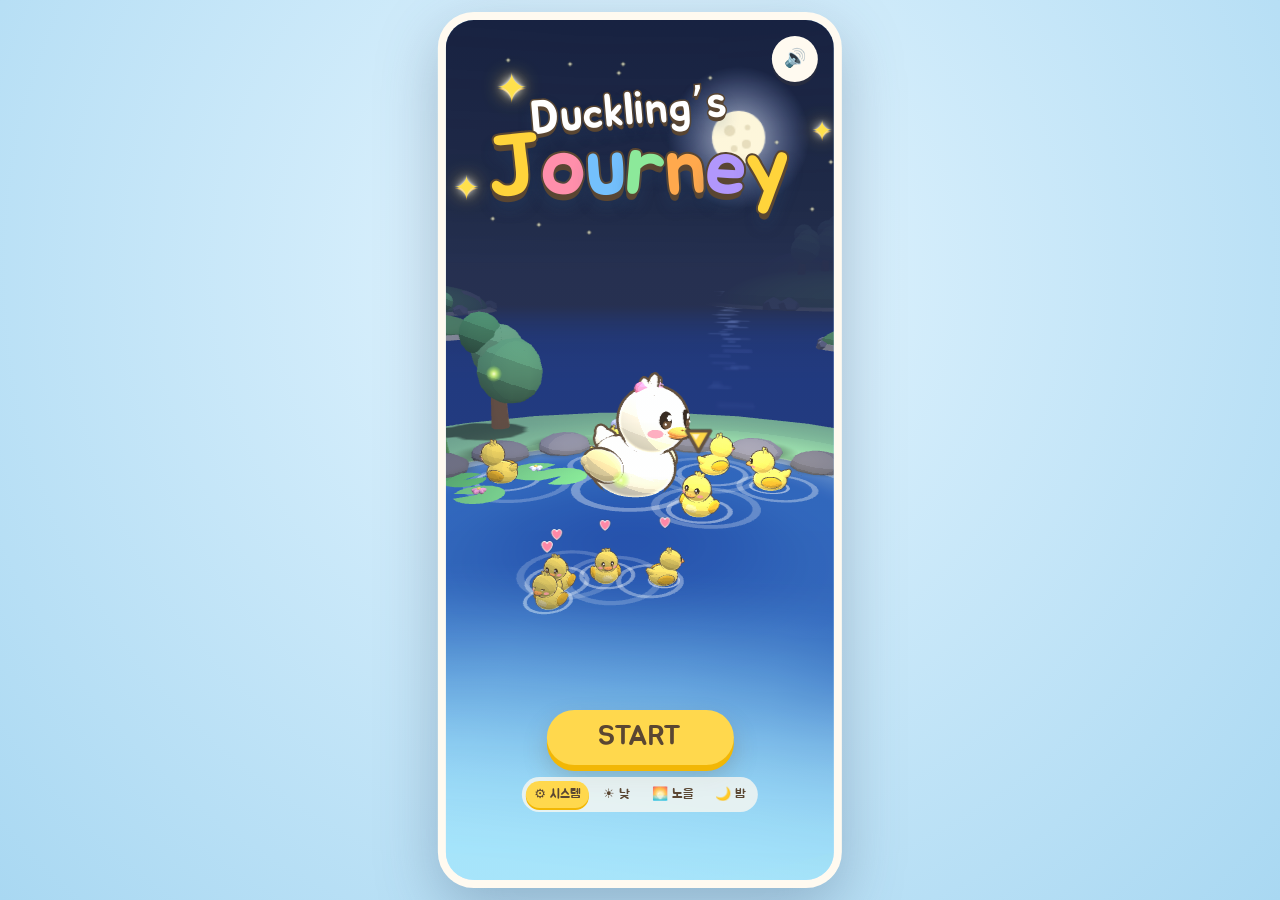
==== commit bd116999: "Add coin water-slide races, blur lurker shadow, remove turtle - Long steep coin water-slide race sta" ====
--- a/index.html
+++ b/index.html
@@ -68,8 +68,8 @@
       <button id="btnContinue" class="big-btn continue-btn">▶ 이어하기</button>
     </div>
     <div class="level-pager"><button id="pgPrev" data-i18n-aria="prevPage" aria-label="이전 페이지">◀</button><span id="pgLabel">1 ~ 20</span><button id="pgNext" data-i18n-aria="nextPage" aria-label="다음 페이지">▶</button></div>
+    <div id="levelGrid" class="level-grid"></div>
     <div id="raceRow" class="race-row"></div>
-    <div id="levelGrid" class="level-grid"></div>
     <div class="levels-bottom">
       <button id="btnBackTitle" class="ghost-btn" data-i18n="back">← 메인으로</button>
       <button id="btnShop" class="pill-btn shop-btn" data-i18n="shop">🛍️ 상점</button>
--- a/css/style.css
+++ b/css/style.css
@@ -248,6 +248,7 @@
 .theme-test button { padding: 5px 8px; border-radius: 999px; font-size: 13px; white-space: nowrap; background: transparent; color: var(--ink); box-shadow: none; }
 .theme-test button.on { background: var(--yellow); box-shadow: 0 2px 0 var(--yellow-dark); }
 /* 일시정지 화면: 언어 선택 */
+.privacy-link { display: block; margin-top: 6px; font-size: 13px; color: #6b7c88; text-decoration: underline; text-align: center; }
 .lang-row { display: flex; align-items: center; justify-content: center; gap: 8px; margin-top: 4px; font-size: 16px; }
 .pop-buttons .lang-row button {
   font-size: 16px; padding: 8px 14px; border-radius: 999px; background: #fff; box-shadow: 0 4px 0 #e8dcc6; opacity: .75;
@@ -362,8 +363,8 @@
 .shop-coins { white-space: nowrap; }
 
 /* 레이스 버튼: 한 줄로 낮게 (🏁 레이스 5  ★★☆ 최고 2등) */
-.race-row { gap: 4px; }
-.race-btn { flex-direction: row; flex-wrap: nowrap; justify-content: center; gap: 4px; padding: 4px 2px; min-width: 0; white-space: nowrap; letter-spacing: -0.4px; }
-.race-btn .rn { font-size: 12px; flex-shrink: 0; }
+.race-row { gap: 6px; margin: 8px 0 14px; }   /* 일반 레벨 칸 아래 (아래 꾸미기·상점 버튼과 띄움) */
+.race-btn { flex-direction: row; flex-wrap: nowrap; justify-content: center; gap: 4px; padding: 11px 2px; min-width: 0; white-space: nowrap; letter-spacing: -0.4px; }   /* 조금 두툼하게 */
+.race-btn .rn { font-size: 13px; flex-shrink: 0; }
 .race-btn .rs { display: flex; flex-wrap: nowrap; align-items: center; gap: 2px; font-size: 10px; flex-shrink: 0; }
 .race-btn .rs .stars.small { font-size: 10px; gap: 0; padding: 0; margin: 0; background: none; box-shadow: none; }
